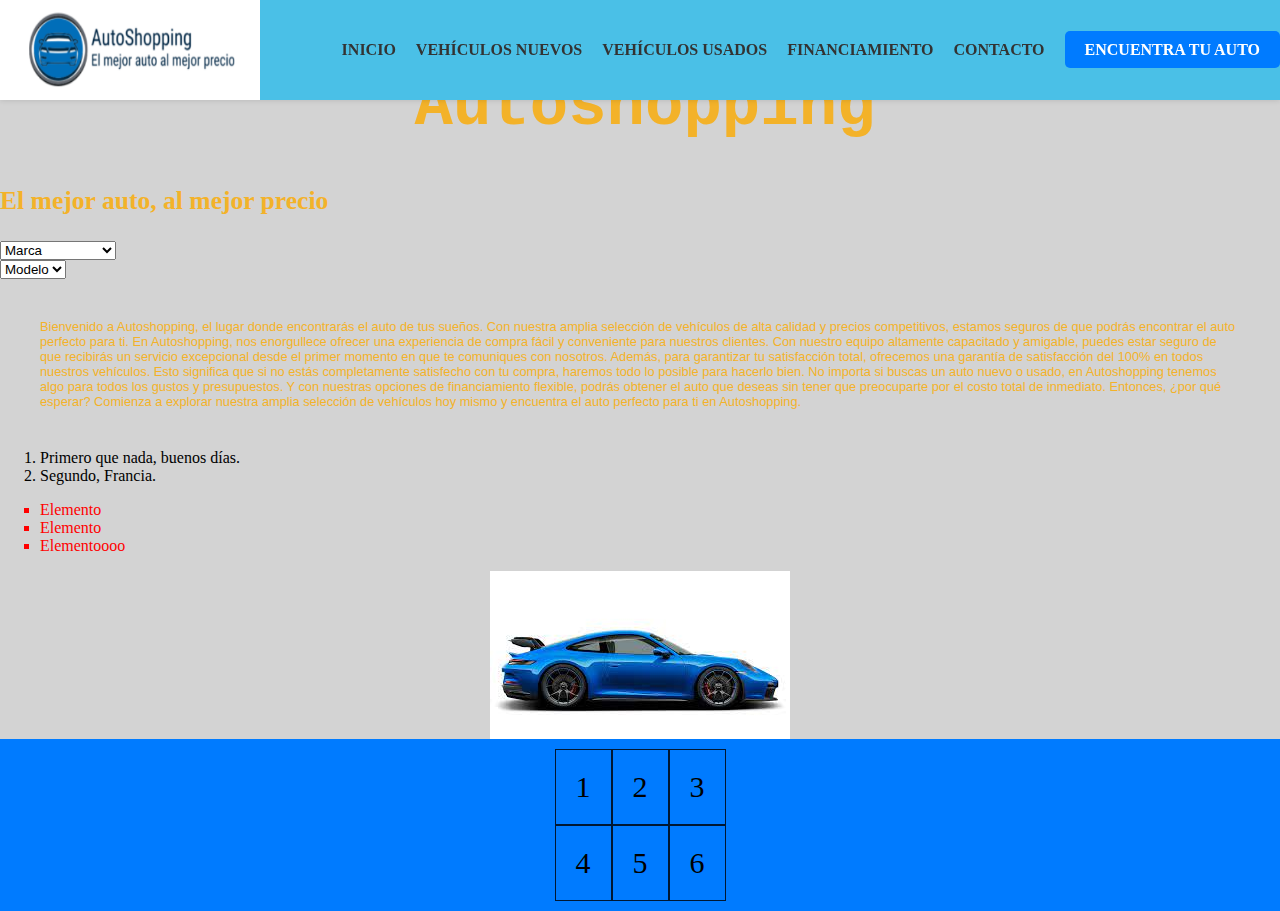
==== index.html @ 874b6c16 "0.2" ====
<!DOCTYPE html>
<!--- Esta línea indica que es un documento html 5-->
<html lang="es">
    <!-- inicia el espacio de html y setea el idioma defecto de la web-->
<head>
    <meta charset="UTF-8">
    <!-- determina el grupo de carácteres que va a usar la web-->
    <meta http-equiv="X-UA-Compatible" content="IE=edge">
    <!-- compatibilidad con Microsoft Edge-->
    <meta name="viewport" content="width=device-width, initial-scale=1.0">
    <!-- le indicamos a la web, que el contenido va a estar en su tamaño original-->
    <link rel="stylesheet" href="style.css">
    <title>Mi página Web</title>
    <style>
        img {
            display: block;
            margin-left: auto;
            margin-right: auto;
          }
    </style>
    <!-- Todo lo que este entre los '<title>' es el título-->

</head>
<body>
    <header>
        <div id="header">
          <a href="https://programacion-web-beryl.vercel.app/" class="logo">
            <img id="logoimg" src="./LOGO.png" alt="Autoshopping logo">
          </a>
          <nav>
            <ul>
              <li><a href="">Inicio</a></li>
              <li><a href="">Vehículos nuevos</a></li>
              <li><a href="">Vehículos usados</a></li>
              <li><a href="">Financiamiento</a></li>
              <li><a href="">Contacto</a></li>
              <li><a href="" class="btn-primary">Encuentra tu auto</a></li>
            </ul>
          </nav>
         
        </div>
      </header>
    <main>
        <a href="https://www.porsche.com/usa/modelstart/all/?modelrange=911" target="_blank" id="personalizar"> Configura tu propio Porsche </a>
        <h1 id="titular">Autoshopping</h1>
        <h3 id="slogan">El mejor auto, al mejor precio</h3>
        <div>
            <select id="2230463214" class="form-control" aria-label="Select A Make" name="makeCode" labelclassname="text-white" aria-required="true"><option selected="" label="Marca" value="">Marca</option><option label="AMC" value="AMC">AMC</option><option label="Acura" value="ACURA">Acura</option><option label="Alfa Romeo" value="ALFA">Alfa Romeo</option><option label="Aston Martin" value="ASTON">Aston Martin</option><option label="Audi" value="AUDI">Audi</option><option label="BMW" value="BMW">BMW</option><option label="Bentley" value="BENTL">Bentley</option><option label="Bugatti" value="BUGATTI">Bugatti</option><option label="Buick" value="BUICK">Buick</option><option label="Cadillac" value="CAD">Cadillac</option><option label="Chevrolet" value="CHEV">Chevrolet</option><option label="Chrysler" value="CHRY">Chrysler</option><option label="Daewoo" value="DAEW">Daewoo</option><option label="Datsun" value="DATSUN">Datsun</option><option label="DeLorean" value="DELOREAN">DeLorean</option><option label="Dodge" value="DODGE">Dodge</option><option label="Eagle" value="EAGLE">Eagle</option><option label="FIAT" value="FIAT">FIAT</option><option label="Ferrari" value="FER">Ferrari</option><option label="Fisker" value="FISK">Fisker</option><option label="Ford" value="FORD">Ford</option><option label="Freightliner" value="FREIGHT">Freightliner</option><option label="GMC" value="GMC">GMC</option><option label="Genesis" value="GENESIS">Genesis</option><option label="Geo" value="GEO">Geo</option><option label="HUMMER" value="AMGEN">HUMMER</option><option label="Honda" value="HONDA">Honda</option><option label="Hyundai" value="HYUND">Hyundai</option><option label="INFINITI" value="INFIN">INFINITI</option><option label="Isuzu" value="ISU">Isuzu</option><option label="Jaguar" value="JAG">Jaguar</option><option label="Jeep" value="JEEP">Jeep</option><option label="Karma" value="KARMA">Karma</option><option label="Kia" value="KIA">Kia</option><option label="Lamborghini" value="LAM">Lamborghini</option><option label="Land Rover" value="ROV">Land Rover</option><option label="Lexus" value="LEXUS">Lexus</option><option label="Lincoln" value="LINC">Lincoln</option><option label="Lotus" value="LOTUS">Lotus</option><option label="Lucid" value="LUCID">Lucid</option><option label="MAZDA" value="MAZDA">MAZDA</option><option label="MINI" value="MINI">MINI</option><option label="Maserati" value="MAS">Maserati</option><option label="Maybach" value="MAYBACH">Maybach</option><option label="McLaren" value="MCLAREN">McLaren</option><option label="Mercedes-Benz" value="MB">Mercedes-Benz</option><option label="Mercury" value="MERC">Mercury</option><option label="Mitsubishi" value="MIT">Mitsubishi</option><option label="Nissan" value="NISSAN">Nissan</option><option label="Oldsmobile" value="OLDS">Oldsmobile</option><option label="Plymouth" value="PLYM">Plymouth</option><option label="Polestar" value="POLESTAR">Polestar</option><option label="Pontiac" value="PONT">Pontiac</option><option label="Porsche" value="POR">Porsche</option><option label="RAM" value="RAM">RAM</option><option label="Rivian" value="RIVIAN">Rivian</option><option label="Rolls-Royce" value="RR">Rolls-Royce</option><option label="SRT" value="SRT">SRT</option><option label="Saab" value="SAAB">Saab</option><option label="Saturn" value="SATURN">Saturn</option><option label="Scion" value="SCION">Scion</option><option label="Subaru" value="SUB">Subaru</option><option label="Suzuki" value="SUZUKI">Suzuki</option><option label="Tesla" value="TESLA">Tesla</option><option label="Toyota" value="TOYOTA">Toyota</option><option label="Volkswagen" value="VOLKS">Volkswagen</option><option label="Volvo" value="VOLVO">Volvo</option><option label="Yugo" value="YUGO">Yugo</option><option label="smart" value="SMART">smart</option></optgroup></select>
        </div>
        <div>
            <select id="1617644117" class="form-control" aria-label="Select A Model" name="ModelCode" labelclassname="text-white" aria-required="true"><option selected="" label="Modelo" value="">Any Model</option></select>
        </div>
        <p id="primer_id">Bienvenido a Autoshopping, el lugar donde encontrarás el auto de tus sueños. Con nuestra amplia selección de vehículos de alta calidad y precios competitivos, estamos seguros de que podrás encontrar el auto perfecto para ti.

            En Autoshopping, nos enorgullece ofrecer una experiencia de compra fácil y conveniente para nuestros clientes. Con nuestro equipo altamente capacitado y amigable, puedes estar seguro de que recibirás un servicio excepcional desde el primer momento en que te comuniques con nosotros.
            
            Además, para garantizar tu satisfacción total, ofrecemos una garantía de satisfacción del 100% en todos nuestros vehículos. Esto significa que si no estás completamente satisfecho con tu compra, haremos todo lo posible para hacerlo bien.
            
            No importa si buscas un auto nuevo o usado, en Autoshopping tenemos algo para todos los gustos y presupuestos. Y con nuestras opciones de financiamiento flexible, podrás obtener el auto que deseas sin tener que preocuparte por el costo total de inmediato.
            
            Entonces, ¿por qué esperar? Comienza a explorar nuestra amplia selección de vehículos hoy mismo y encuentra el auto perfecto para ti en Autoshopping.</p>
        <ol>
            <li>Primero que nada, buenos días.</li>
            <li>Segundo, Francia.</li>
        </ol>
        <ul type="square">
            <li class="elemento">Elemento</li>
            <li class="elemento">Elemento</li>
            <li class="elemento">Elementoooo</li>
        </ul>
        <a href="https://www.porsche.com/usa/models/911/911-models/" target="_blank">
            <img src="./image/descarga.jpg" alt="error">
        </a>
        <!--<input type="button" value="no tocar"-->
    </main>
    <div class="grid-container">
    <div class="grid">1</div>
    <div class="grid">2</div>
    <div class="grid">3</div>
    <div class="grid">4</div>
    <div class="grid">5</div>
    <div class="grid">6</div>
    </div>
    <footer><!-- legales y datos relevantes--></footer>
</body>

</html>
---- style.css ----
#header {
background-color: #4ac0e7;
height: 100px;
box-shadow: 0 1px 5px rgba(0, 0, 0, 0.1);
position: fixed;
width: 100%;
top: 0%;
display: flex;
justify-content: space-between;
align-items: center;
}


.logo {
display: block;
height: fit-content;
width: fit-content;

}

#logoimg{
    width: 260px;
    height: 100px;
}

nav ul {
list-style: none;
margin: 0;
padding: 0;
display: flex;
}

nav li {
margin-left: 20px;
}

nav a {
color: #333;
text-decoration: none;
font-weight: bold;
font-size: 16px;
text-transform: uppercase;
}

nav a:hover {
color: #007bff;
}

.btn-primary {
background-color: #007bff;
color: #fff;
padding: 10px 20px;
border-radius: 5px;
font-size: 16px;
text-transform: uppercase;
text-decoration: none;
}


body{margin: 0px;}
/*{
    border: solid rgb(0, 0, 0) 1px;
}
/**/
body{ background-color: lightgray;}


/* selector { propiedad : valor ; }*/
/* parrafo principal{ color: rgb(0, 34, 255)}

/* si la etiqueta html tiene un ID, le pongo un # en css.*/

.elemento{color: rgb(255, 0, 0);}

/* Si la etiqueta html tiene un class, le pongo . en css*/
#personalizar{color: #f3b229;}
#slogan{color: #f3b229;}
#slogan{font-size: 2vw;}
#titular{font-size: 5vw;}
#titular{color: #f3b229;}
#titular{font-family: 'Courier New', Courier, monospace;}
#titular{text-align: center;}
#primer_id{font-size: 1vw;}
#primer_id{font-family: Arial, Helvetica, sans-serif;}
p{color: #f3b229;}
p{font-family: Arial, Helvetica, sans-serif;}

#titular{padding-left: 10px;}
#titular{padding: 10px 0 0 10px;}
#primer_id{margin: 40px;}
p{margin: 20px 30px;}





.grid-container{
grid-template-areas: 
    'header header header header header header header'
    'main main main main main main'
    'footer footer footer footer footer footer';
display: grid;
grid-template-columns: auto auto auto;
background-color: #007bff;
padding: 10px;
justify-content: center;
}
.grid{
    border: 1px solid rgba(0, 0, 0, 0.8);
    padding: 20px;
    text-align: center;
    font-size: 30px;
}
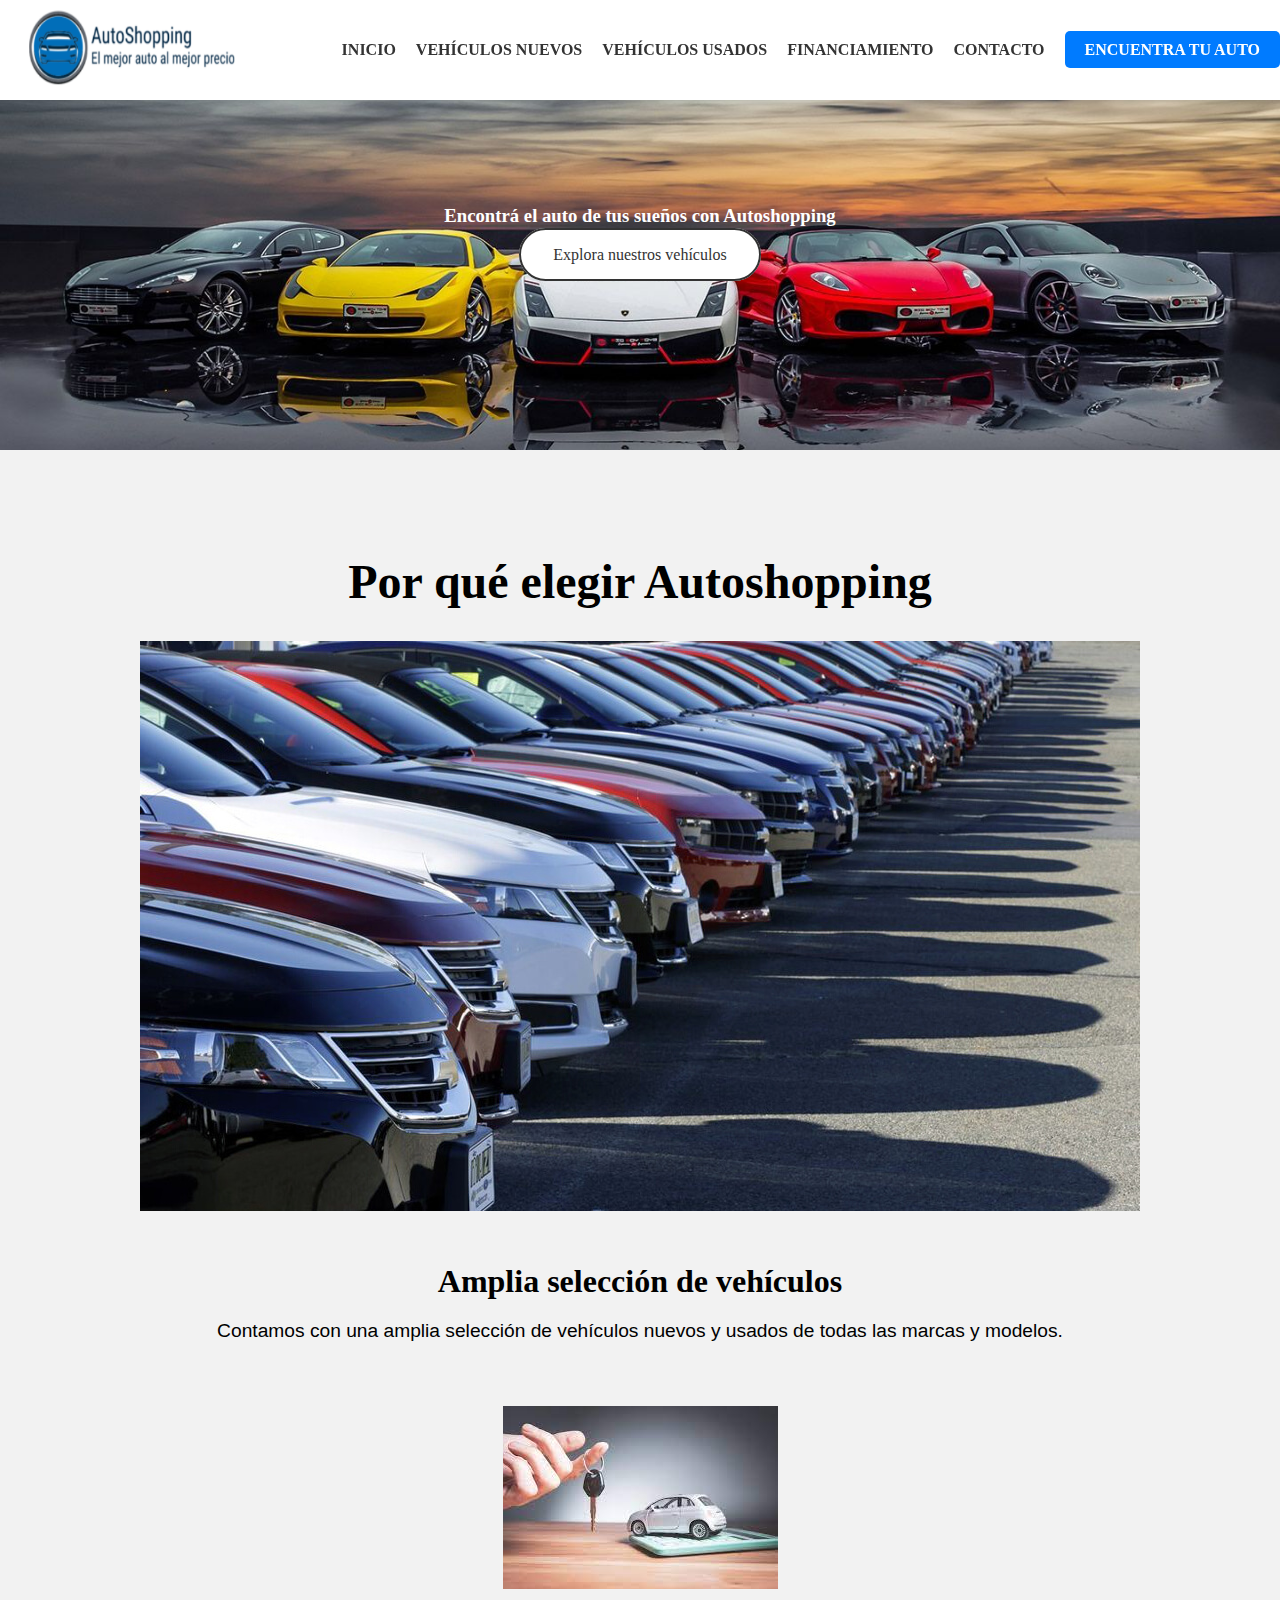
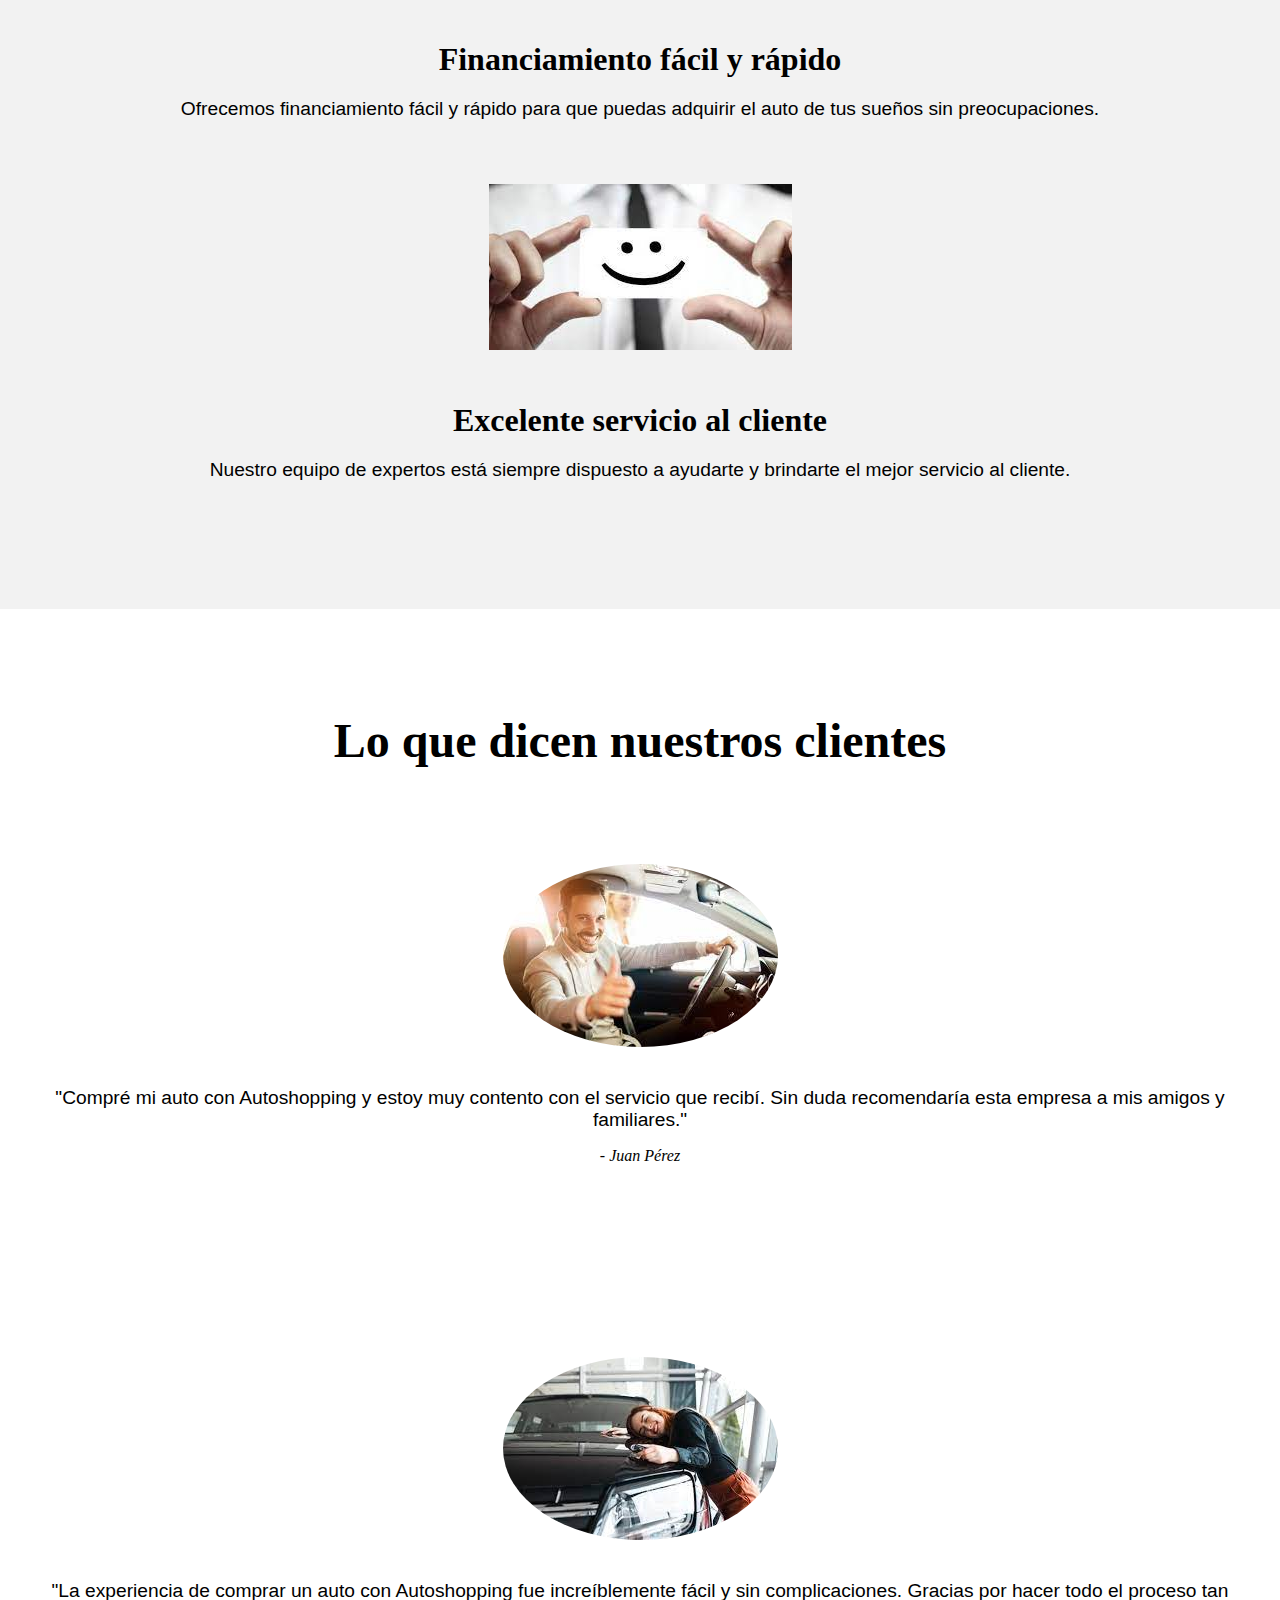
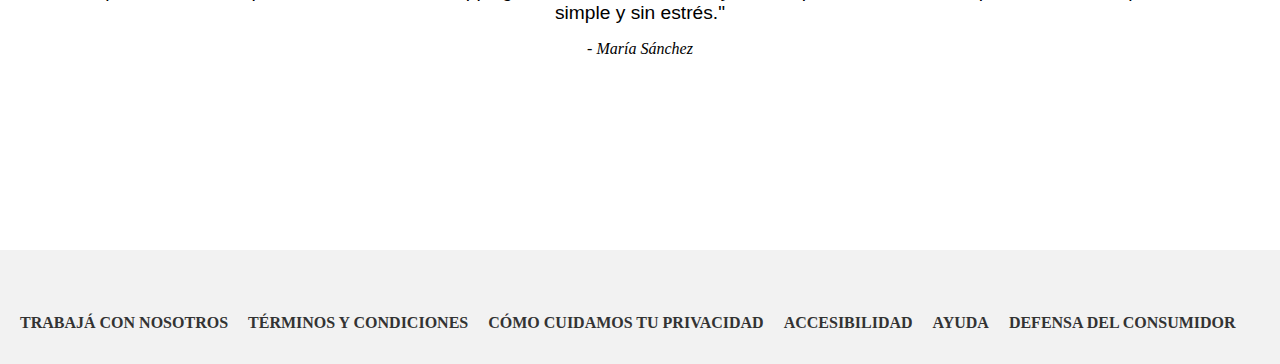
==== commit d23a3d7b: "0.3" ====
--- a/index.html
+++ b/index.html
@@ -10,26 +10,20 @@
     <meta name="viewport" content="width=device-width, initial-scale=1.0">
     <!-- le indicamos a la web, que el contenido va a estar en su tamaño original-->
     <link rel="stylesheet" href="style.css">
-    <title>Mi página Web</title>
+    <title>Autoshopping</title>
     <style>
-        img {
-            display: block;
-            margin-left: auto;
-            margin-right: auto;
-          }
     </style>
     <!-- Todo lo que este entre los '<title>' es el título-->
-
 </head>
 <body>
     <header>
         <div id="header">
-          <a href="https://programacion-web-beryl.vercel.app/" class="logo">
+          <a href="index.html" class="logo">
             <img id="logoimg" src="./LOGO.png" alt="Autoshopping logo">
           </a>
           <nav>
             <ul>
-              <li><a href="">Inicio</a></li>
+              <li><a href="index.html">Inicio</a></li>
               <li><a href="">Vehículos nuevos</a></li>
               <li><a href="">Vehículos usados</a></li>
               <li><a href="">Financiamiento</a></li>
@@ -41,47 +35,59 @@
         </div>
       </header>
     <main>
-        <a href="https://www.porsche.com/usa/modelstart/all/?modelrange=911" target="_blank" id="personalizar"> Configura tu propio Porsche </a>
-        <h1 id="titular">Autoshopping</h1>
-        <h3 id="slogan">El mejor auto, al mejor precio</h3>
+      <section class="intro">
         <div>
-            <select id="2230463214" class="form-control" aria-label="Select A Make" name="makeCode" labelclassname="text-white" aria-required="true"><option selected="" label="Marca" value="">Marca</option><option label="AMC" value="AMC">AMC</option><option label="Acura" value="ACURA">Acura</option><option label="Alfa Romeo" value="ALFA">Alfa Romeo</option><option label="Aston Martin" value="ASTON">Aston Martin</option><option label="Audi" value="AUDI">Audi</option><option label="BMW" value="BMW">BMW</option><option label="Bentley" value="BENTL">Bentley</option><option label="Bugatti" value="BUGATTI">Bugatti</option><option label="Buick" value="BUICK">Buick</option><option label="Cadillac" value="CAD">Cadillac</option><option label="Chevrolet" value="CHEV">Chevrolet</option><option label="Chrysler" value="CHRY">Chrysler</option><option label="Daewoo" value="DAEW">Daewoo</option><option label="Datsun" value="DATSUN">Datsun</option><option label="DeLorean" value="DELOREAN">DeLorean</option><option label="Dodge" value="DODGE">Dodge</option><option label="Eagle" value="EAGLE">Eagle</option><option label="FIAT" value="FIAT">FIAT</option><option label="Ferrari" value="FER">Ferrari</option><option label="Fisker" value="FISK">Fisker</option><option label="Ford" value="FORD">Ford</option><option label="Freightliner" value="FREIGHT">Freightliner</option><option label="GMC" value="GMC">GMC</option><option label="Genesis" value="GENESIS">Genesis</option><option label="Geo" value="GEO">Geo</option><option label="HUMMER" value="AMGEN">HUMMER</option><option label="Honda" value="HONDA">Honda</option><option label="Hyundai" value="HYUND">Hyundai</option><option label="INFINITI" value="INFIN">INFINITI</option><option label="Isuzu" value="ISU">Isuzu</option><option label="Jaguar" value="JAG">Jaguar</option><option label="Jeep" value="JEEP">Jeep</option><option label="Karma" value="KARMA">Karma</option><option label="Kia" value="KIA">Kia</option><option label="Lamborghini" value="LAM">Lamborghini</option><option label="Land Rover" value="ROV">Land Rover</option><option label="Lexus" value="LEXUS">Lexus</option><option label="Lincoln" value="LINC">Lincoln</option><option label="Lotus" value="LOTUS">Lotus</option><option label="Lucid" value="LUCID">Lucid</option><option label="MAZDA" value="MAZDA">MAZDA</option><option label="MINI" value="MINI">MINI</option><option label="Maserati" value="MAS">Maserati</option><option label="Maybach" value="MAYBACH">Maybach</option><option label="McLaren" value="MCLAREN">McLaren</option><option label="Mercedes-Benz" value="MB">Mercedes-Benz</option><option label="Mercury" value="MERC">Mercury</option><option label="Mitsubishi" value="MIT">Mitsubishi</option><option label="Nissan" value="NISSAN">Nissan</option><option label="Oldsmobile" value="OLDS">Oldsmobile</option><option label="Plymouth" value="PLYM">Plymouth</option><option label="Polestar" value="POLESTAR">Polestar</option><option label="Pontiac" value="PONT">Pontiac</option><option label="Porsche" value="POR">Porsche</option><option label="RAM" value="RAM">RAM</option><option label="Rivian" value="RIVIAN">Rivian</option><option label="Rolls-Royce" value="RR">Rolls-Royce</option><option label="SRT" value="SRT">SRT</option><option label="Saab" value="SAAB">Saab</option><option label="Saturn" value="SATURN">Saturn</option><option label="Scion" value="SCION">Scion</option><option label="Subaru" value="SUB">Subaru</option><option label="Suzuki" value="SUZUKI">Suzuki</option><option label="Tesla" value="TESLA">Tesla</option><option label="Toyota" value="TOYOTA">Toyota</option><option label="Volkswagen" value="VOLKS">Volkswagen</option><option label="Volvo" value="VOLVO">Volvo</option><option label="Yugo" value="YUGO">Yugo</option><option label="smart" value="SMART">smart</option></optgroup></select>
+          <h3>Encontrá el auto de tus sueños con Autoshopping</h3>
+          <a href="" class="btn-secondary">Explora nuestros vehículos</a>
         </div>
+      </section>
+      <section class="chamuyos">
         <div>
-            <select id="1617644117" class="form-control" aria-label="Select A Model" name="ModelCode" labelclassname="text-white" aria-required="true"><option selected="" label="Modelo" value="">Any Model</option></select>
+          <h2>Por qué elegir Autoshopping</h2>
+          <div class="chamuyo">
+            <img src="flota-autos.jpg" >
+            <h3>Amplia selección de vehículos</h3>
+            <p>Contamos con una amplia selección de vehículos nuevos y usados de todas las marcas y modelos.</p>
+          </div>
+          <div class="chamuyo">
+            <img src="financiamiento.jpg" >
+            <h3>Financiamiento fácil y rápido</h3>
+            <p>Ofrecemos financiamiento fácil y rápido para que puedas adquirir el auto de tus sueños sin preocupaciones.</p>
+          </div>
+          <div class="chamuyo">
+            <img src="servicio.jpg" >
+            <h3>Excelente servicio al cliente</h3>
+            <p>Nuestro equipo de expertos está siempre dispuesto a ayudarte y brindarte el mejor servicio al cliente.</p>
+          </div>
         </div>
-        <p id="primer_id">Bienvenido a Autoshopping, el lugar donde encontrarás el auto de tus sueños. Con nuestra amplia selección de vehículos de alta calidad y precios competitivos, estamos seguros de que podrás encontrar el auto perfecto para ti.
-
-            En Autoshopping, nos enorgullece ofrecer una experiencia de compra fácil y conveniente para nuestros clientes. Con nuestro equipo altamente capacitado y amigable, puedes estar seguro de que recibirás un servicio excepcional desde el primer momento en que te comuniques con nosotros.
-            
-            Además, para garantizar tu satisfacción total, ofrecemos una garantía de satisfacción del 100% en todos nuestros vehículos. Esto significa que si no estás completamente satisfecho con tu compra, haremos todo lo posible para hacerlo bien.
-            
-            No importa si buscas un auto nuevo o usado, en Autoshopping tenemos algo para todos los gustos y presupuestos. Y con nuestras opciones de financiamiento flexible, podrás obtener el auto que deseas sin tener que preocuparte por el costo total de inmediato.
-            
-            Entonces, ¿por qué esperar? Comienza a explorar nuestra amplia selección de vehículos hoy mismo y encuentra el auto perfecto para ti en Autoshopping.</p>
-        <ol>
-            <li>Primero que nada, buenos días.</li>
-            <li>Segundo, Francia.</li>
-        </ol>
-        <ul type="square">
-            <li class="elemento">Elemento</li>
-            <li class="elemento">Elemento</li>
-            <li class="elemento">Elementoooo</li>
+      </section>
+      <section class="clientes">
+        <div>
+          <h2>Lo que dicen nuestros clientes</h2>
+          <div class="clientes">
+            <img src="juancontento.jpg">
+            <p>"Compré mi auto con Autoshopping y estoy muy contento con el servicio que recibí. Sin duda recomendaría esta empresa a mis amigos y familiares."</p>
+            <cite>- Juan Pérez</cite>
+          </div>
+          <div class="clientes">
+            <img src="mariacontenta.jpg">
+            <p>"La experiencia de comprar un auto con Autoshopping fue increíblemente fácil y sin complicaciones. Gracias por hacer todo el proceso tan simple y sin estrés."</p>
+            <cite>- María Sánchez  
+    </main>
+    <footer><!-- legales y datos relevantes-->
+      <div id="footer">
+        <nav>
+          <ul>
+            <!--Bullet points copiados de ML-->
+            <li><a href="">Trabajá con nosotros</a></li>
+            <li><a href="">Términos y condiciones</a></li>
+            <li><a href="">Cómo cuidamos tu privacidad</a></li>
+            <li><a href="">Accesibilidad</a></li>
+            <li><a href="">Ayuda</a></li>
+            <li><a href="">Defensa del Consumidor</a></li>
         </ul>
-        <a href="https://www.porsche.com/usa/models/911/911-models/" target="_blank">
-            <img src="./image/descarga.jpg" alt="error">
-        </a>
-        <!--<input type="button" value="no tocar"-->
-    </main>
-    <div class="grid-container">
-    <div class="grid">1</div>
-    <div class="grid">2</div>
-    <div class="grid">3</div>
-    <div class="grid">4</div>
-    <div class="grid">5</div>
-    <div class="grid">6</div>
-    </div>
-    <footer><!-- legales y datos relevantes--></footer>
+        </nav>
+      </div>
+    </footer>
 </body>
-
 </html>--- a/style.css
+++ b/style.css
@@ -1,5 +1,35 @@
+/*NOTAS Y SOBRAS
+{
+    border: solid rgb(0, 0, 0) 1px;
+}
+/**/
+/* selector { propiedad : valor ; }*/
+/* parrafo principal{ color: rgb(0, 34, 255)}
+/* si la etiqueta html tiene un ID, le pongo un # en css.*/
+/* Si la etiqueta html tiene un class, le pongo . en css*/
+/*
+#personalizar{color: #f3b229;}
+#slogan{color: #f3b229;}
+#slogan{font-size: 2vw;}
+#titular{
+    font-size: 5vw;
+    margin-top: 90px;
+}
+#titular{color: #f3b229;}
+#titular{font-family: 'Courier New', Courier, monospace;}
+#titular{text-align: center;}
+#primer_id{font-size: 1vw;}
+#primer_id{font-family: Arial, Helvetica, sans-serif;
+    columns: 20cqh;
+}
+#titular{padding-left: 10px;}
+#titular{padding: 10px 0 0 10px;}
+#primer_id{margin: 40px;}
+*/
+
+/* Header */
 #header {
-background-color: #4ac0e7;
+background-color: #ffffff;
 height: 100px;
 box-shadow: 0 1px 5px rgba(0, 0, 0, 0.1);
 position: fixed;
@@ -10,12 +40,10 @@
 align-items: center;
 }
 
-
 .logo {
 display: block;
 height: fit-content;
 width: fit-content;
-
 }
 
 #logoimg{
@@ -42,8 +70,12 @@
 text-transform: uppercase;
 }
 
-nav a:hover {
+nav a:hover:not(.btn-primary) {
 color: #007bff;
+}
+
+.btn-primary:hover{
+  color: #000000;
 }
 
 .btn-primary {
@@ -55,59 +87,127 @@
 text-transform: uppercase;
 text-decoration: none;
 }
-
-
-body{margin: 0px;}
-/*{
-    border: solid rgb(0, 0, 0) 1px;
-}
-/**/
-body{ background-color: lightgray;}
-
-
-/* selector { propiedad : valor ; }*/
-/* parrafo principal{ color: rgb(0, 34, 255)}
-
-/* si la etiqueta html tiene un ID, le pongo un # en css.*/
-
-.elemento{color: rgb(255, 0, 0);}
-
-/* Si la etiqueta html tiene un class, le pongo . en css*/
-#personalizar{color: #f3b229;}
-#slogan{color: #f3b229;}
-#slogan{font-size: 2vw;}
-#titular{font-size: 5vw;}
-#titular{color: #f3b229;}
-#titular{font-family: 'Courier New', Courier, monospace;}
-#titular{text-align: center;}
-#primer_id{font-size: 1vw;}
-#primer_id{font-family: Arial, Helvetica, sans-serif;}
-p{color: #f3b229;}
-p{font-family: Arial, Helvetica, sans-serif;}
-
-#titular{padding-left: 10px;}
-#titular{padding: 10px 0 0 10px;}
-#primer_id{margin: 40px;}
-p{margin: 20px 30px;}
-
-
-
-
-
-.grid-container{
-grid-template-areas: 
-    'header header header header header header header'
-    'main main main main main main'
-    'footer footer footer footer footer footer';
-display: grid;
-grid-template-columns: auto auto auto;
-background-color: #007bff;
-padding: 10px;
-justify-content: center;
-}
-.grid{
-    border: 1px solid rgba(0, 0, 0, 0.8);
-    padding: 20px;
-    text-align: center;
-    font-size: 30px;
+/* body */
+
+body{margin: 0px;
+  background-color: #f2f2f2;
+
+}
+
+p{
+  color: #000000;
+  font-family: Arial, Helvetica, sans-serif;
+  margin: 20px 30px;
+}
+
+.intro {
+  background-image: url("21960.jpg");
+  background-position: center center;
+  background-repeat: no-repeat;
+  background-size: cover;
+  height: 50vh;
+  display: flex;
+  justify-content: center;
+  align-items: center;
+  text-align: center;
+  color: #ffffff;
+}
+
+.intro h1 {
+  font-size: 4rem;
+  margin-bottom: 1rem;
+}
+
+.intro p {
+  font-size: 2rem;
+  margin-bottom: 2rem;
+}
+
+.btn-secondary {
+  background-color: #ffffff;
+  color: #333333;
+  font-weight: 500;
+  padding: 1rem 2rem;
+  border-radius: 2rem;
+  text-decoration: none;
+  border: 2px solid #333333;
+}
+
+.btn-secondary:hover {
+  background-color: #333333;
+  color: #ffffff;
+}
+
+/* Features */
+.chamuyos {
+  background-color: #f2f2f2;
+  padding: 4rem 0;
+  text-align: center;
+}
+
+.chamuyos h2 {
+  font-size: 3rem;
+  margin-bottom: 2rem;
+}
+
+.chamuyo {
+  margin-bottom: 4rem;
+}
+
+.chamuyo img {
+  max-width: 100%;
+  height: auto;
+  margin-bottom: 1rem;
+}
+
+.chamuyo h3 {
+  font-size: 2rem;
+  margin-bottom: 1rem;
+}
+
+.chamuyo p {
+  font-size: 1.2rem;
+}
+
+/* Clientes */
+.clientes {
+  background-color: #ffffff;
+  padding: 4rem 0;
+  text-align: center;
+}
+
+.clientes h2 {
+  font-size: 3rem;
+  margin-bottom: 2rem;
+}
+
+.clientes {
+  margin-bottom: 4rem;
+}
+
+.clientes img {
+  border-radius: 50%;
+  max-width: 100%;
+  height: auto;
+  margin-bottom: 1rem;
+}
+
+.clientes p {
+  font-size: 1.2rem;
+  margin-bottom: 1rem;
+}
+
+.clientes cite {
+  font-style: italic;
+  font-weight: 500;
+}
+/* Footer*/
+#footer{
+  background-color: #f2f2f2;
+  margin-bottom: 2rem;
+  width: 100%;
+  bottom: 0%;
+  display: flex;
+  justify-content: space-between;
+  align-items: center;
 }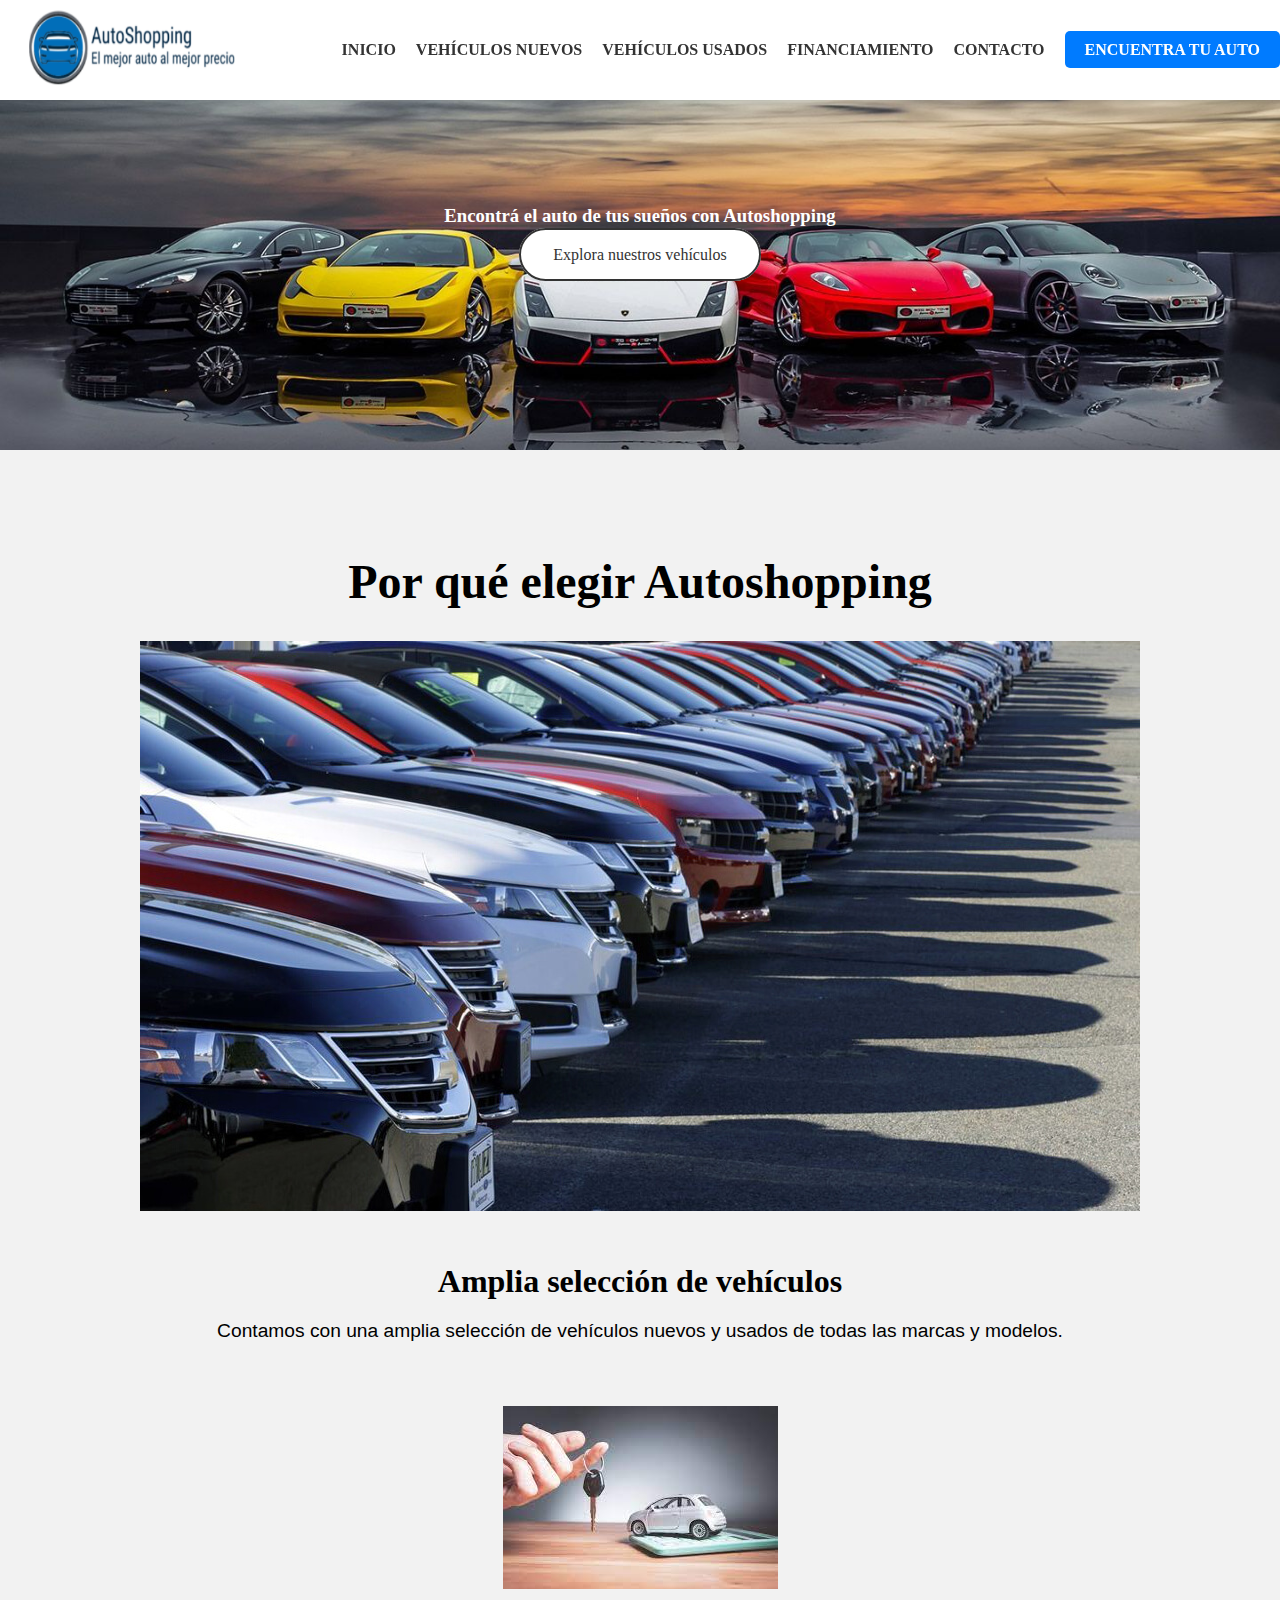
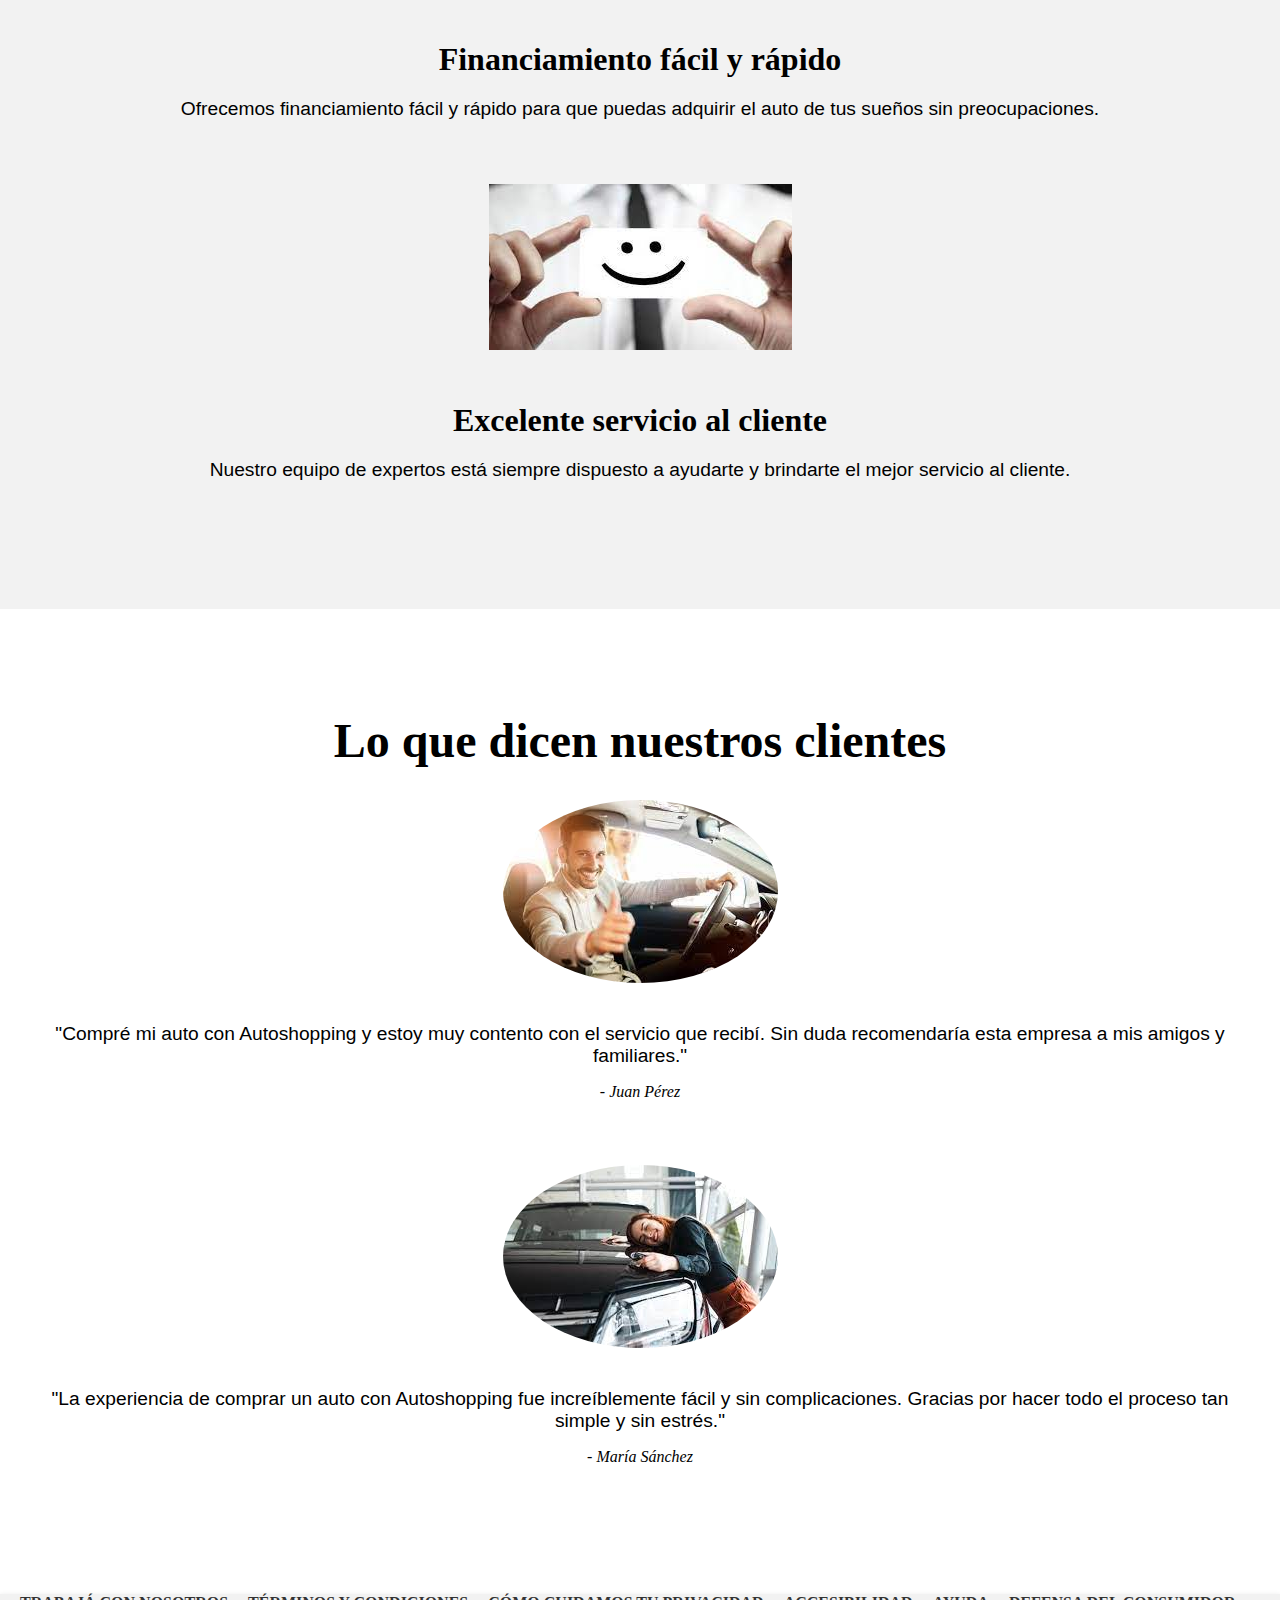
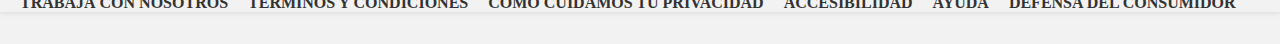
==== commit 8273c259: "0.4" ====
--- a/index.html
+++ b/index.html
@@ -24,21 +24,20 @@
           <nav>
             <ul>
               <li><a href="index.html">Inicio</a></li>
-              <li><a href="">Vehículos nuevos</a></li>
+              <li><a href="nuevos.html">Vehículos nuevos</a></li>
               <li><a href="">Vehículos usados</a></li>
               <li><a href="">Financiamiento</a></li>
               <li><a href="">Contacto</a></li>
-              <li><a href="" class="btn-primary">Encuentra tu auto</a></li>
+              <li><a href="" class="boton-encontra">Encuentra tu auto</a></li>
             </ul>
           </nav>
-         
         </div>
       </header>
     <main>
       <section class="intro">
         <div>
           <h3>Encontrá el auto de tus sueños con Autoshopping</h3>
-          <a href="" class="btn-secondary">Explora nuestros vehículos</a>
+          <a href="" class="boton-explorar">Explora nuestros vehículos</a>
         </div>
       </section>
       <section class="chamuyos">
@@ -64,15 +63,16 @@
       <section class="clientes">
         <div>
           <h2>Lo que dicen nuestros clientes</h2>
-          <div class="clientes">
+          <div class="cliente">
             <img src="juancontento.jpg">
             <p>"Compré mi auto con Autoshopping y estoy muy contento con el servicio que recibí. Sin duda recomendaría esta empresa a mis amigos y familiares."</p>
             <cite>- Juan Pérez</cite>
           </div>
-          <div class="clientes">
+          <div class="cliente">
             <img src="mariacontenta.jpg">
             <p>"La experiencia de comprar un auto con Autoshopping fue increíblemente fácil y sin complicaciones. Gracias por hacer todo el proceso tan simple y sin estrés."</p>
-            <cite>- María Sánchez  
+            <cite>- María Sánchez</cite>
+      </section>
     </main>
     <footer><!-- legales y datos relevantes-->
       <div id="footer">
--- a/style.css
+++ b/style.css
@@ -27,6 +27,9 @@
 #primer_id{margin: 40px;}
 */
 
+/* Tamaño mobile */
+
+@media only screen and (max-width: 1220px) {
 /* Header */
 #header {
 background-color: #ffffff;
@@ -47,19 +50,22 @@
 }
 
 #logoimg{
-    width: 260px;
-    height: 100px;
+width: 260px;
+height: 100px;
 }
 
 nav ul {
+
 list-style: none;
 margin: 0;
 padding: 0;
 display: flex;
+display: none;
 }
 
 nav li {
 margin-left: 20px;
+display: none;
 }
 
 nav a {
@@ -68,17 +74,18 @@
 font-weight: bold;
 font-size: 16px;
 text-transform: uppercase;
-}
-
-nav a:hover:not(.btn-primary) {
+display: none;
+}
+
+nav a:hover:not(.boton-encontra) {
 color: #007bff;
 }
 
-.btn-primary:hover{
+.boton-encontra:hover{
   color: #000000;
 }
 
-.btn-primary {
+.boton-encontra {
 background-color: #007bff;
 color: #fff;
 padding: 10px 20px;
@@ -123,7 +130,7 @@
   margin-bottom: 2rem;
 }
 
-.btn-secondary {
+.boton-explorar {
   background-color: #ffffff;
   color: #333333;
   font-weight: 500;
@@ -133,12 +140,12 @@
   border: 2px solid #333333;
 }
 
-.btn-secondary:hover {
+.boton-explorar:hover {
   background-color: #333333;
   color: #ffffff;
 }
 
-/* Features */
+/* chamuyo */
 .chamuyos {
   background-color: #f2f2f2;
   padding: 4rem 0;
@@ -181,33 +188,227 @@
   margin-bottom: 2rem;
 }
 
-.clientes {
+.cliente {
   margin-bottom: 4rem;
 }
 
-.clientes img {
+.cliente img {
   border-radius: 50%;
   max-width: 100%;
   height: auto;
   margin-bottom: 1rem;
 }
 
-.clientes p {
+.cliente p {
   font-size: 1.2rem;
   margin-bottom: 1rem;
 }
 
-.clientes cite {
+.cliente cite {
   font-style: italic;
   font-weight: 500;
 }
 /* Footer*/
 #footer{
+  height: 100%;
+  box-shadow: 0 1px 5px rgba(0, 0, 0, 0.1);
   background-color: #f2f2f2;
   margin-bottom: 2rem;
   width: 100%;
   bottom: 0%;
   display: flex;
   justify-content: space-between;
+}
+}
+
+/* Tamaño compu */
+
+@media only screen and (min-width: 1220px) {
+/* Header */
+#header {
+background-color: #ffffff;
+height: 100px;
+box-shadow: 0 1px 5px rgba(0, 0, 0, 0.1);
+position: fixed;
+width: 100%;
+top: 0%;
+display: flex;
+justify-content: space-between;
+align-items: center;
+}
+
+.logo {
+display: block;
+height: fit-content;
+width: fit-content;
+}
+
+#logoimg{
+width: 260px;
+height: 100px;
+}
+
+nav ul {
+
+list-style: none;
+margin: 0;
+padding: 0;
+display: flex;
+}
+
+nav li {
+margin-left: 20px;
+}
+
+nav a {
+color: #333;
+text-decoration: none;
+font-weight: bold;
+font-size: 16px;
+text-transform: uppercase;
+}
+
+nav a:hover:not(.boton-encontra) {
+color: #007bff;
+}
+
+.boton-encontra:hover{
+  color: #000000;
+}
+
+.boton-encontra {
+background-color: #007bff;
+color: #fff;
+padding: 10px 20px;
+border-radius: 5px;
+font-size: 16px;
+text-transform: uppercase;
+text-decoration: none;
+}
+/* body */
+
+body{margin: 0px;
+  background-color: #f2f2f2;
+
+}
+
+p{
+  color: #000000;
+  font-family: Arial, Helvetica, sans-serif;
+  margin: 20px 30px;
+}
+
+.intro {
+  background-image: url("21960.jpg");
+  background-position: center center;
+  background-repeat: no-repeat;
+  background-size: cover;
+  height: 50vh;
+  display: flex;
+  justify-content: center;
   align-items: center;
-}+  text-align: center;
+  color: #ffffff;
+}
+
+.intro h1 {
+  font-size: 4rem;
+  margin-bottom: 1rem;
+}
+
+.intro p {
+  font-size: 2rem;
+  margin-bottom: 2rem;
+}
+
+.boton-explorar {
+  background-color: #ffffff;
+  color: #333333;
+  font-weight: 500;
+  padding: 1rem 2rem;
+  border-radius: 2rem;
+  text-decoration: none;
+  border: 2px solid #333333;
+}
+
+.boton-explorar:hover {
+  background-color: #333333;
+  color: #ffffff;
+}
+
+/* chamuyo */
+.chamuyos {
+  background-color: #f2f2f2;
+  padding: 4rem 0;
+  text-align: center;
+}
+
+.chamuyos h2 {
+  font-size: 3rem;
+  margin-bottom: 2rem;
+}
+
+.chamuyo {
+  margin-bottom: 4rem;
+}
+
+.chamuyo img {
+  max-width: 100%;
+  height: auto;
+  margin-bottom: 1rem;
+}
+
+.chamuyo h3 {
+  font-size: 2rem;
+  margin-bottom: 1rem;
+}
+
+.chamuyo p {
+  font-size: 1.2rem;
+}
+
+/* Clientes */
+.clientes {
+  background-color: #ffffff;
+  padding: 4rem 0;
+  text-align: center;
+}
+
+.clientes h2 {
+  font-size: 3rem;
+  margin-bottom: 2rem;
+}
+
+.cliente {
+  margin-bottom: 4rem;
+}
+
+.cliente img {
+  border-radius: 50%;
+  max-width: 100%;
+  height: auto;
+  margin-bottom: 1rem;
+}
+
+.cliente p {
+  font-size: 1.2rem;
+  margin-bottom: 1rem;
+}
+
+.cliente cite {
+  font-style: italic;
+  font-weight: 500;
+}
+/* Footer*/
+#footer{
+  height: 100%;
+  box-shadow: 0 1px 5px rgba(0, 0, 0, 0.1);
+  background-color: #f2f2f2;
+  margin-bottom: 2rem;
+  width: 100%;
+  bottom: 0%;
+  display: flex;
+  justify-content: space-between;
+}
+}
+
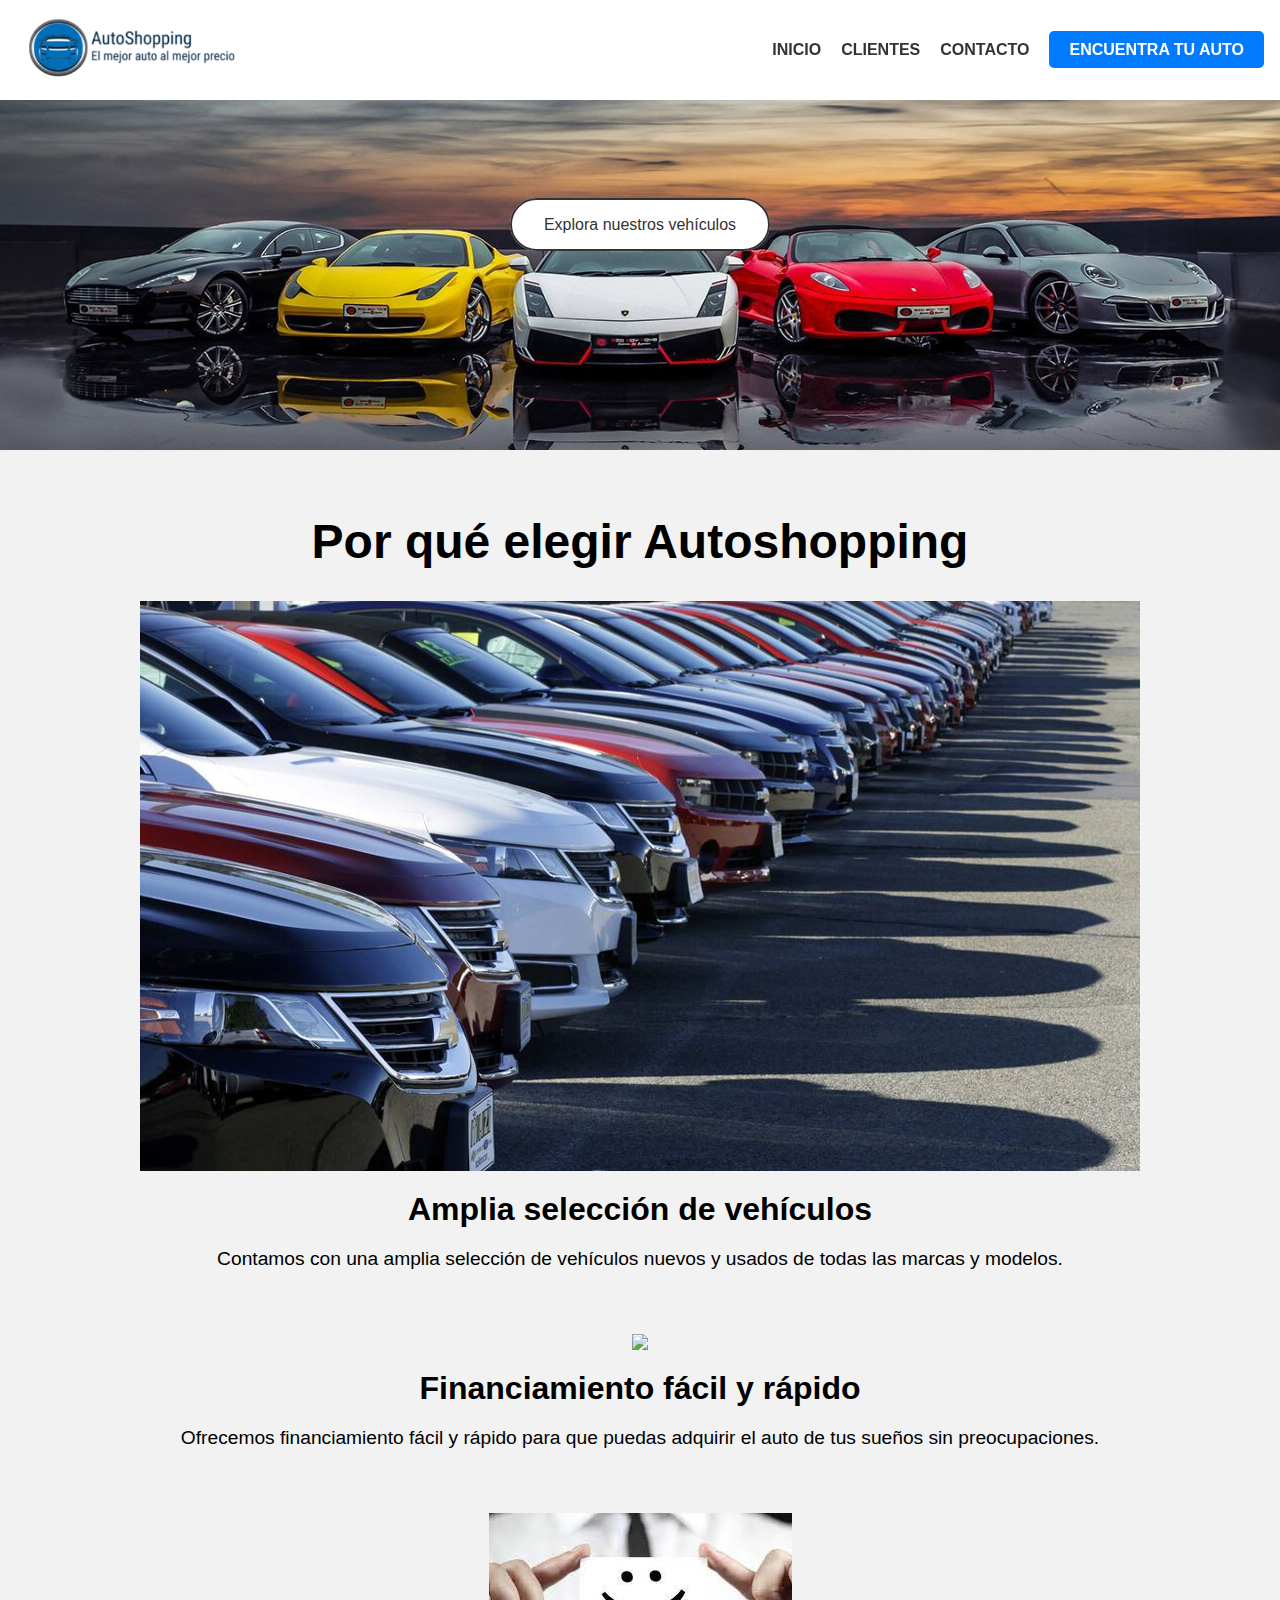
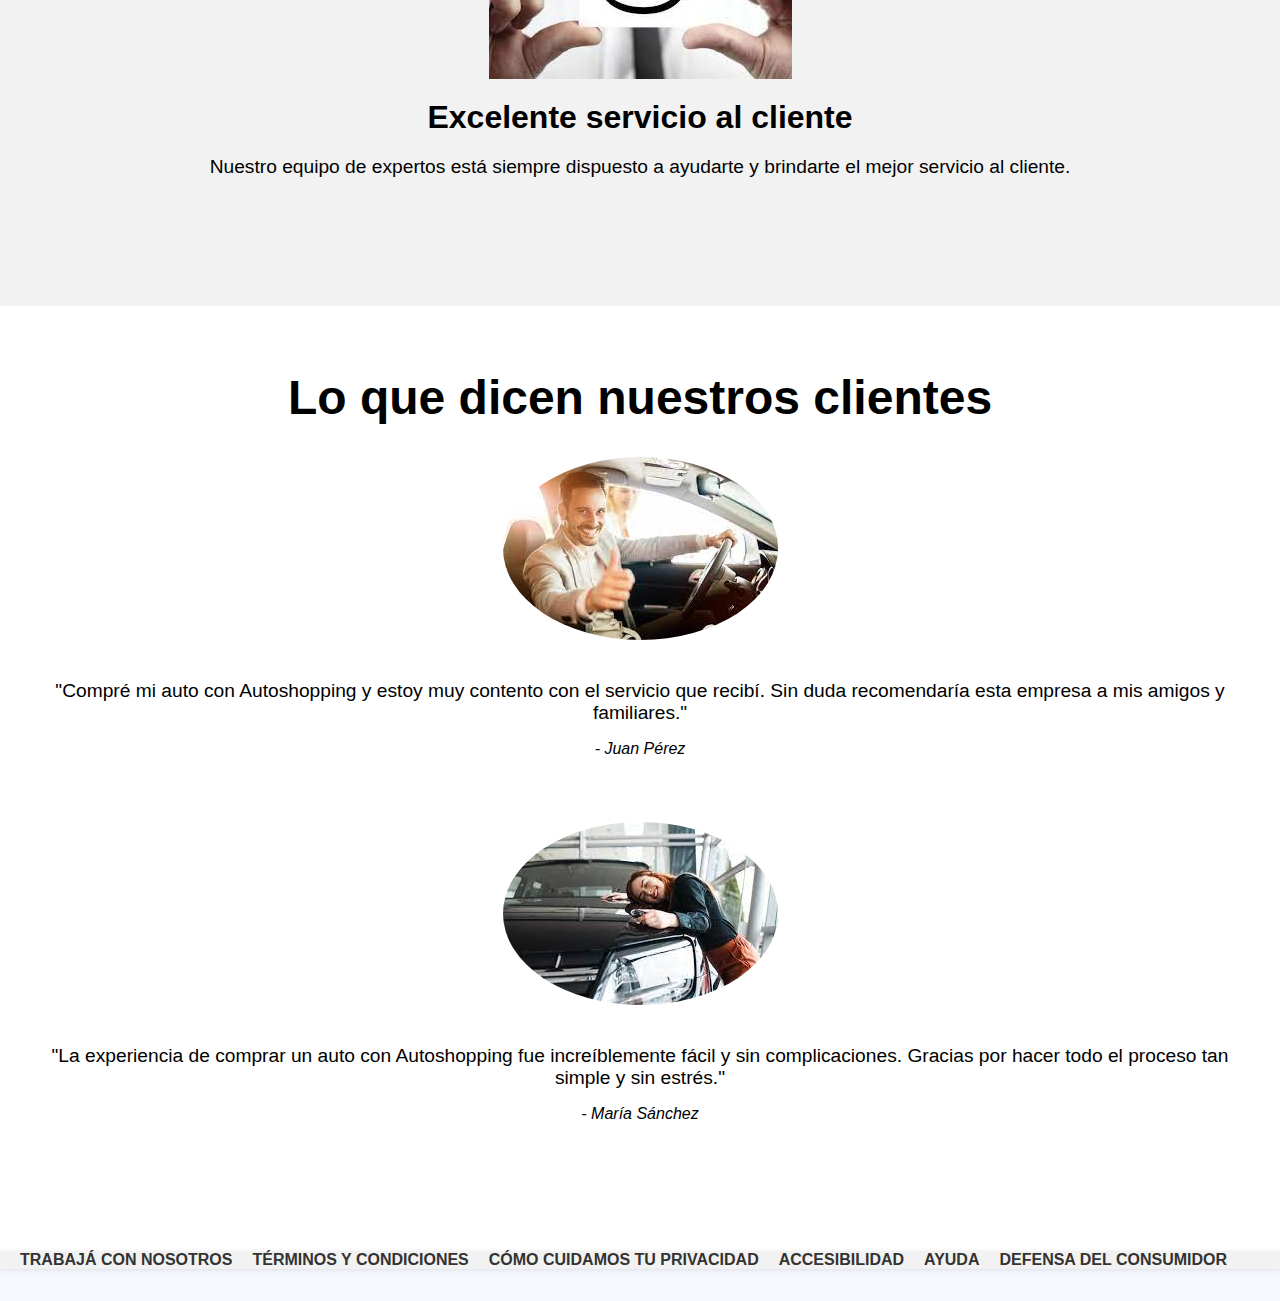
==== commit fec19904: "ENTREGA FINAL" ====
--- a/index.html
+++ b/index.html
@@ -11,8 +11,7 @@
     <!-- le indicamos a la web, que el contenido va a estar en su tamaño original-->
     <link rel="stylesheet" href="style.css">
     <title>Autoshopping</title>
-    <style>
-    </style>
+    <link rel="shortcut icon" href="./auto.jpg">
     <!-- Todo lo que este entre los '<title>' es el título-->
 </head>
 <body>
@@ -23,12 +22,10 @@
           </a>
           <nav>
             <ul>
-              <li><a href="index.html">Inicio</a></li>
-              <li><a href="nuevos.html">Vehículos nuevos</a></li>
-              <li><a href="">Vehículos usados</a></li>
-              <li><a href="">Financiamiento</a></li>
-              <li><a href="">Contacto</a></li>
-              <li><a href="" class="boton-encontra">Encuentra tu auto</a></li>
+              <li><a href="index.html" class="na">Inicio</a></li>
+              <li><a href="#opiniones" class="na">Clientes</a></li>
+              <li><a href="https://wa.me/+5491161659369" class="na">Contacto</a></li>
+              <li><a href="busqueda.html" class="boton-encontra" >Encuentra tu auto</a></li>
             </ul>
           </nav>
         </div>
@@ -36,10 +33,11 @@
     <main>
       <section class="intro">
         <div>
-          <h3>Encontrá el auto de tus sueños con Autoshopping</h3>
-          <a href="" class="boton-explorar">Explora nuestros vehículos</a>
+          <a href="busqueda.html" class="boton-explorar">Explora nuestros vehículos</a>
         </div>
       </section>
+    </body>
+  </html>
       <section class="chamuyos">
         <div>
           <h2>Por qué elegir Autoshopping</h2>
@@ -60,7 +58,7 @@
           </div>
         </div>
       </section>
-      <section class="clientes">
+      <section class="clientes" id="opiniones">
         <div>
           <h2>Lo que dicen nuestros clientes</h2>
           <div class="cliente">
@@ -89,5 +87,6 @@
         </nav>
       </div>
     </footer>
+    <script src="./filtroDeBusqueda.js"></script>
 </body>
 </html>--- a/style.css
+++ b/style.css
@@ -1,39 +1,10 @@
-/*NOTAS Y SOBRAS
-{
-    border: solid rgb(0, 0, 0) 1px;
-}
-/**/
-/* selector { propiedad : valor ; }*/
-/* parrafo principal{ color: rgb(0, 34, 255)}
-/* si la etiqueta html tiene un ID, le pongo un # en css.*/
-/* Si la etiqueta html tiene un class, le pongo . en css*/
-/*
-#personalizar{color: #f3b229;}
-#slogan{color: #f3b229;}
-#slogan{font-size: 2vw;}
-#titular{
-    font-size: 5vw;
-    margin-top: 90px;
-}
-#titular{color: #f3b229;}
-#titular{font-family: 'Courier New', Courier, monospace;}
-#titular{text-align: center;}
-#primer_id{font-size: 1vw;}
-#primer_id{font-family: Arial, Helvetica, sans-serif;
-    columns: 20cqh;
-}
-#titular{padding-left: 10px;}
-#titular{padding: 10px 0 0 10px;}
-#primer_id{margin: 40px;}
-*/
-
 /* Tamaño mobile */
 
 @media only screen and (max-width: 1220px) {
 /* Header */
 #header {
 background-color: #ffffff;
-height: 100px;
+height: 50px;
 box-shadow: 0 1px 5px rgba(0, 0, 0, 0.1);
 position: fixed;
 width: 100%;
@@ -50,8 +21,8 @@
 }
 
 #logoimg{
-width: 260px;
-height: 100px;
+width: 150px;
+height: 50px;
 }
 
 nav ul {
@@ -60,27 +31,29 @@
 margin: 0;
 padding: 0;
 display: flex;
-display: none;
+
 }
 
 nav li {
 margin-left: 20px;
-display: none;
-}
-
+
+}
+/* *//* *//* *//* *//* *//* *//* *//* *//* *//* *//* *//* *//* *//* *//* *//* */
 nav a {
 color: #333;
 text-decoration: none;
 font-weight: bold;
 font-size: 16px;
 text-transform: uppercase;
-display: none;
+
 }
 
 nav a:hover:not(.boton-encontra) {
 color: #007bff;
 }
-
+.na{
+  display: none;
+}
 .boton-encontra:hover{
   color: #000000;
 }
@@ -88,11 +61,12 @@
 .boton-encontra {
 background-color: #007bff;
 color: #fff;
-padding: 10px 20px;
+padding: 8px 16px;
 border-radius: 5px;
-font-size: 16px;
+font-size: 8px;
 text-transform: uppercase;
 text-decoration: none;
+margin-right: 1rem;
 }
 /* body */
 
@@ -103,9 +77,108 @@
 
 p{
   color: #000000;
-  font-family: Arial, Helvetica, sans-serif;
+  font-family: "Poppins", sans-serif;
   margin: 20px 30px;
 }
+
+/* Filtro busqueda*/
+* {
+  padding: 0;
+  margin: 0;
+  box-sizing: border-box;
+  border: none;
+  outline: none;
+  font-family: "Poppins", sans-serif;
+}
+body {
+  background-color: #f5f8ff;
+}
+.wrapper {
+  margin-top: 5rem;
+  margin-left: auto;
+  margin-right: auto;
+  width: 95%;
+}
+#search-container {
+  margin: 1em 0;
+}
+#search-container input {
+  background-color: transparent;
+  width: 40%;
+  border-bottom: 2px solid #110f29;
+  padding: 1em 0.3em;
+}
+#search-container input:focus {
+  border-bottom-color: #6759ff;
+}
+#search-container button {
+  padding: 1em 2em;
+  margin-left: 1em;
+  background-color: #6759ff;
+  color: #ffffff;
+  border-radius: 5px;
+  margin-top: 0.5em;
+}
+.button-value {
+  border: 2px solid #6759ff;
+  padding: 1em 2.2em;
+  border-radius: 3em;
+  background-color: transparent;
+  color: #6759ff;
+  cursor: pointer;
+}
+.active {
+  background-color: #6759ff;
+  color: #ffffff;
+}
+#products {
+  display: grid;
+  grid-template-columns: auto auto auto;
+  grid-column-gap: 1.5em;
+  padding: 2em 0;
+}
+.card {
+  background-color: #ffffff;
+  max-width: 18em;
+  margin-top: 1em;
+  padding: 1em;
+  border-radius: 5px;
+  box-shadow: 1em 2em 2.5em rgba(1, 2, 68, 0.08);
+}
+.image-container {
+  text-align: center;
+}
+img {
+  max-width: 100%;
+  object-fit: contain;
+  height: 15em;
+}
+.container {
+  padding-top: 1em;
+  color: #110f29;
+}
+.container h5 {
+  font-weight: 500;
+}
+.hide {
+  display: none;
+}
+@media screen and (max-width: 720px) {
+  img {
+    max-width: 100%;
+    object-fit: contain;
+    height: 10em;
+  }
+  .card {
+    max-width: 10em;
+    margin-top: 1em;
+  }
+  #products {
+    grid-template-columns: auto auto;
+    grid-column-gap: 1em;
+  }
+}
+
 
 .intro {
   background-image: url("21960.jpg");
@@ -120,11 +193,6 @@
   color: #ffffff;
 }
 
-.intro h1 {
-  font-size: 4rem;
-  margin-bottom: 1rem;
-}
-
 .intro p {
   font-size: 2rem;
   margin-bottom: 2rem;
@@ -216,7 +284,7 @@
   margin-bottom: 2rem;
   width: 100%;
   bottom: 0%;
-  display: flex;
+  display: none;
   justify-content: space-between;
 }
 }
@@ -254,6 +322,7 @@
 margin: 0;
 padding: 0;
 display: flex;
+margin-right: 1rem;
 }
 
 nav li {
@@ -294,8 +363,106 @@
 
 p{
   color: #000000;
-  font-family: Arial, Helvetica, sans-serif;
+  font-family: "Poppins", sans-serif;
   margin: 20px 30px;
+}
+
+/* Filtro de busqueda*/
+* {
+  padding: 0;
+  margin: 0;
+  box-sizing: border-box;
+  border: none;
+  outline: none;
+  font-family: "Poppins", sans-serif;
+}
+body {
+  background-color: #f5f8ff;
+}
+.wrapper {
+  margin-top: 9rem;
+  margin-left: auto;
+  margin-right: auto;
+  width: 95%;
+}
+#search-container {
+  margin: 1em 0;
+}
+#search-container input {
+  background-color: transparent;
+  width: 40%;
+  border-bottom: 2px solid #110f29;
+  padding: 1em 0.3em;
+}
+#search-container input:focus {
+  border-bottom-color: #6759ff;
+}
+#search-container button {
+  padding: 1em 2em;
+  margin-left: 1em;
+  background-color: #6759ff;
+  color: #ffffff;
+  border-radius: 5px;
+  margin-top: 0.5em;
+}
+.button-value {
+  border: 2px solid #6759ff;
+  padding: 1em 2.2em;
+  border-radius: 3em;
+  background-color: transparent;
+  color: #6759ff;
+  cursor: pointer;
+}
+.active {
+  background-color: #6759ff;
+  color: #ffffff;
+}
+#products {
+  display: grid;
+  grid-template-columns: auto auto auto;
+  grid-column-gap: 1.5em;
+  padding: 2em 0;
+}
+.card {
+  background-color: #ffffff;
+  max-width: 18em;
+  margin-top: 1em;
+  padding: 1em;
+  border-radius: 5px;
+  box-shadow: 1em 2em 2.5em rgba(1, 2, 68, 0.08);
+}
+.image-container {
+  text-align: center;
+}
+img {
+  max-width: 100%;
+  object-fit: contain;
+  height: 15em;
+}
+.container {
+  padding-top: 1em;
+  color: #110f29;
+}
+.container h5 {
+  font-weight: 500;
+}
+.hide {
+  display: none;
+}
+@media screen and (max-width: 720px) {
+  img {
+    max-width: 100%;
+    object-fit: contain;
+    height: 10em;
+  }
+  .card {
+    max-width: 10em;
+    margin-top: 1em;
+  }
+  #products {
+    grid-template-columns: auto auto;
+    grid-column-gap: 1em;
+  }
 }
 
 .intro {
@@ -410,5 +577,4 @@
   display: flex;
   justify-content: space-between;
 }
-}
-
+}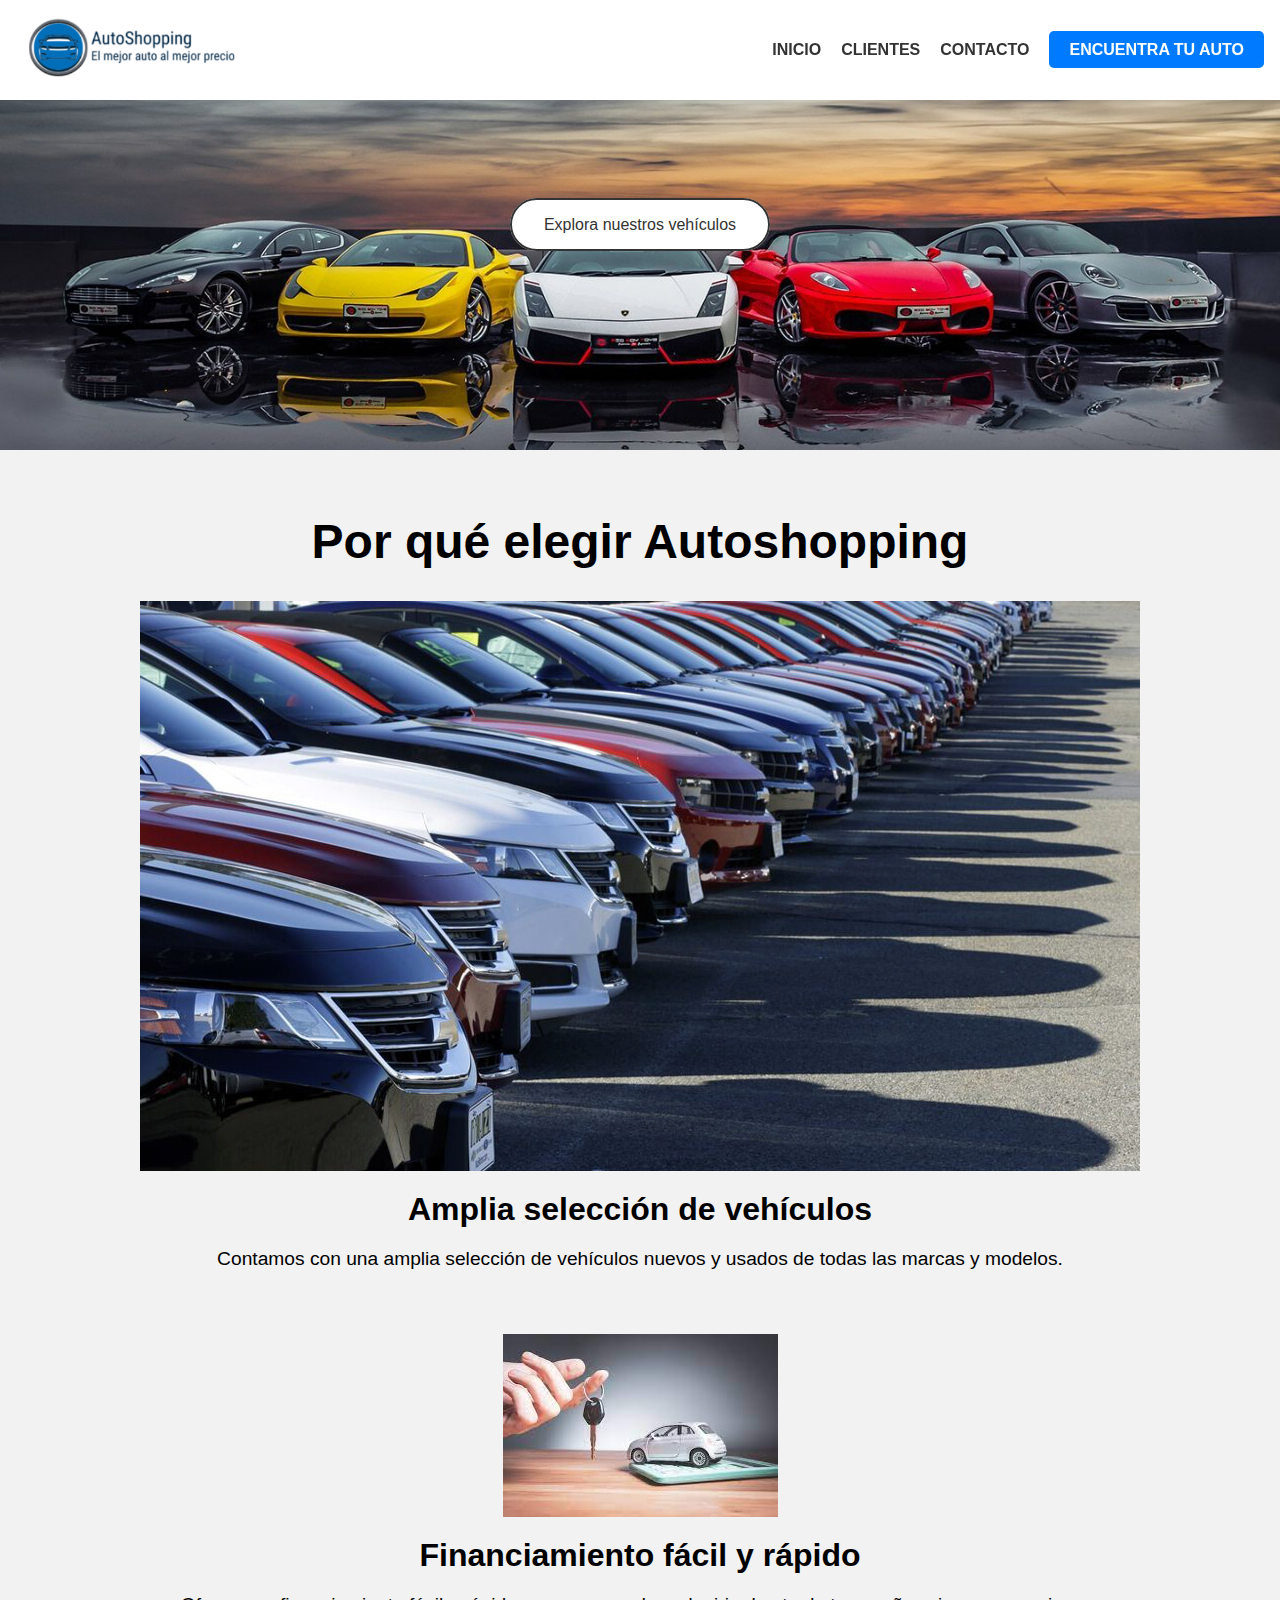
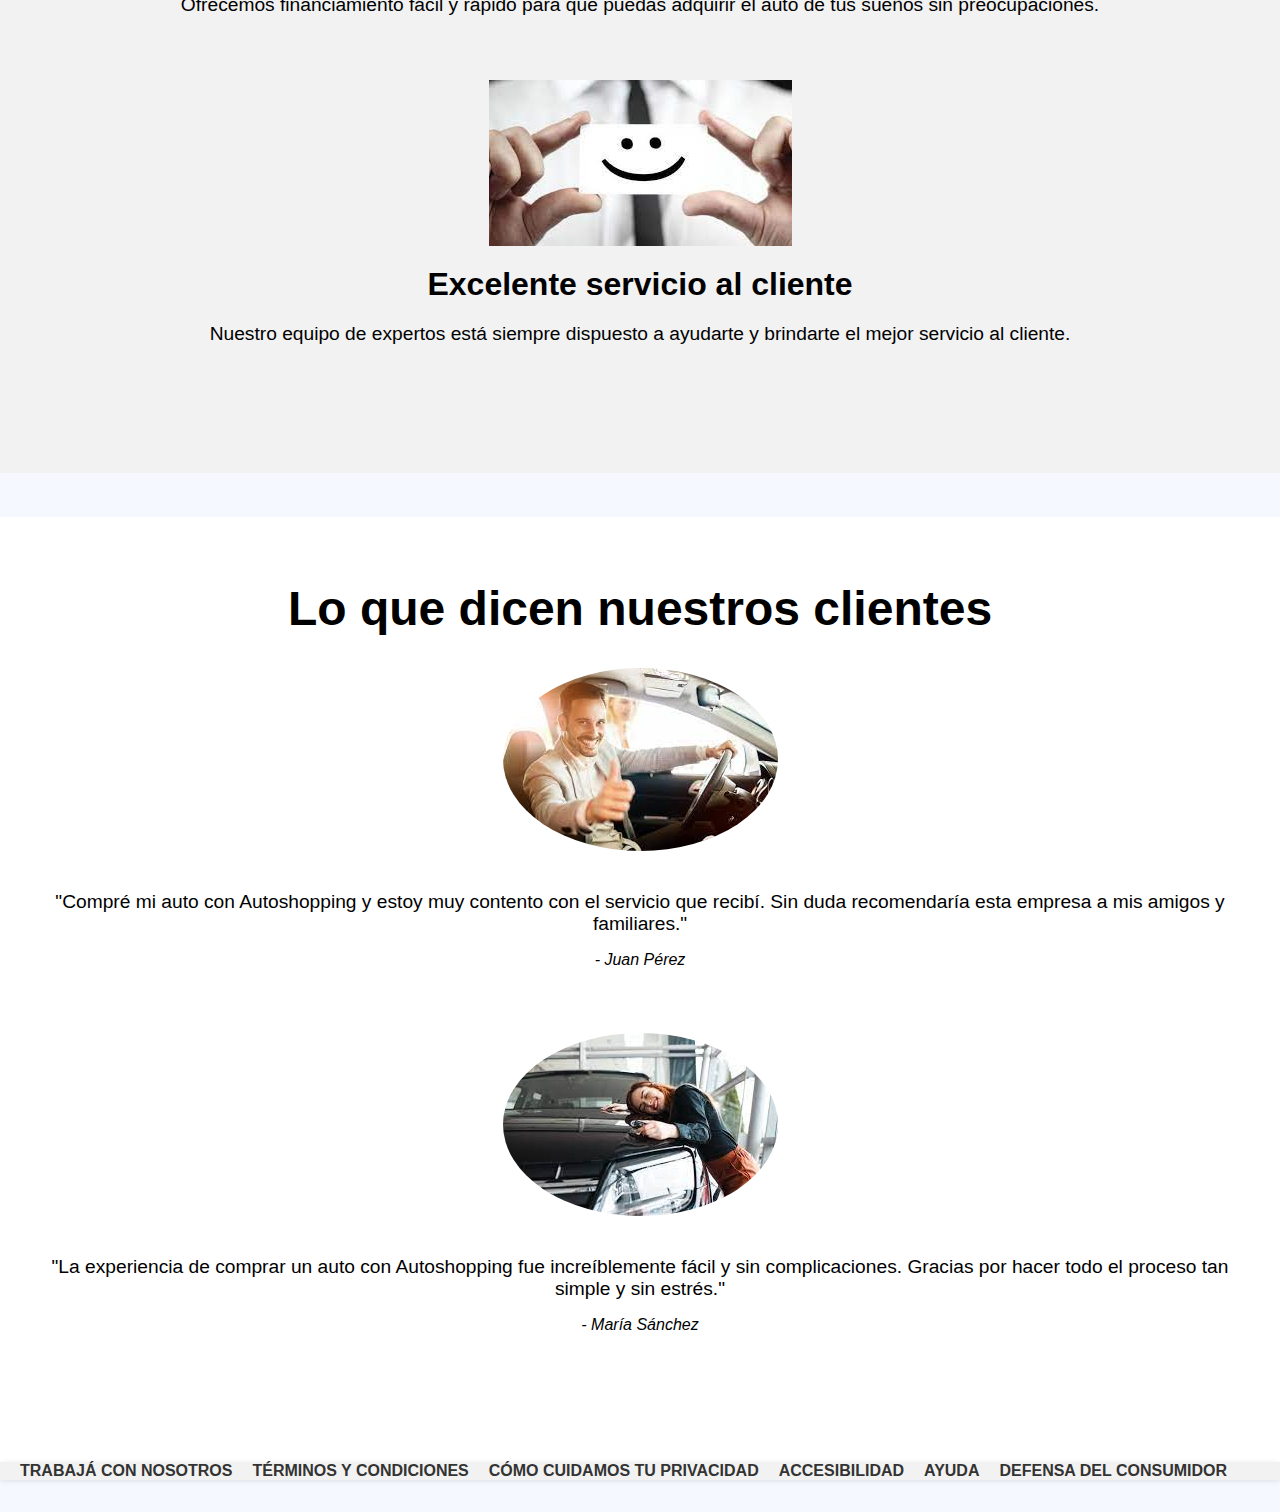
==== commit 243d0bf5: "FINAL FINAL" ====
--- a/index.html
+++ b/index.html
@@ -58,7 +58,12 @@
           </div>
         </div>
       </section>
-      <section class="clientes" id="opiniones">
+      <div id="opiniones">
+        <div class="ops">
+          <h3>Lorem ipsum dolor sit amet consectetur adipisicing elit. Harum iusto dicta quis eligendi magnam ut, quo cumque voluptas blanditiis sed est, eveniet sapiente deserunt quod sequi quibusdam minus, earum aliquam!</h3>
+        </div>
+      </div>
+      <section class="clientes" >
         <div>
           <h2>Lo que dicen nuestros clientes</h2>
           <div class="cliente">
--- a/style.css
+++ b/style.css
@@ -244,6 +244,10 @@
   font-size: 1.2rem;
 }
 
+.ops{
+  visibility: hidden;
+}
+
 /* Clientes */
 .clientes {
   background-color: #ffffff;
@@ -534,6 +538,10 @@
   font-size: 1.2rem;
 }
 
+.ops{
+  visibility: hidden;
+}
+
 /* Clientes */
 .clientes {
   background-color: #ffffff;
